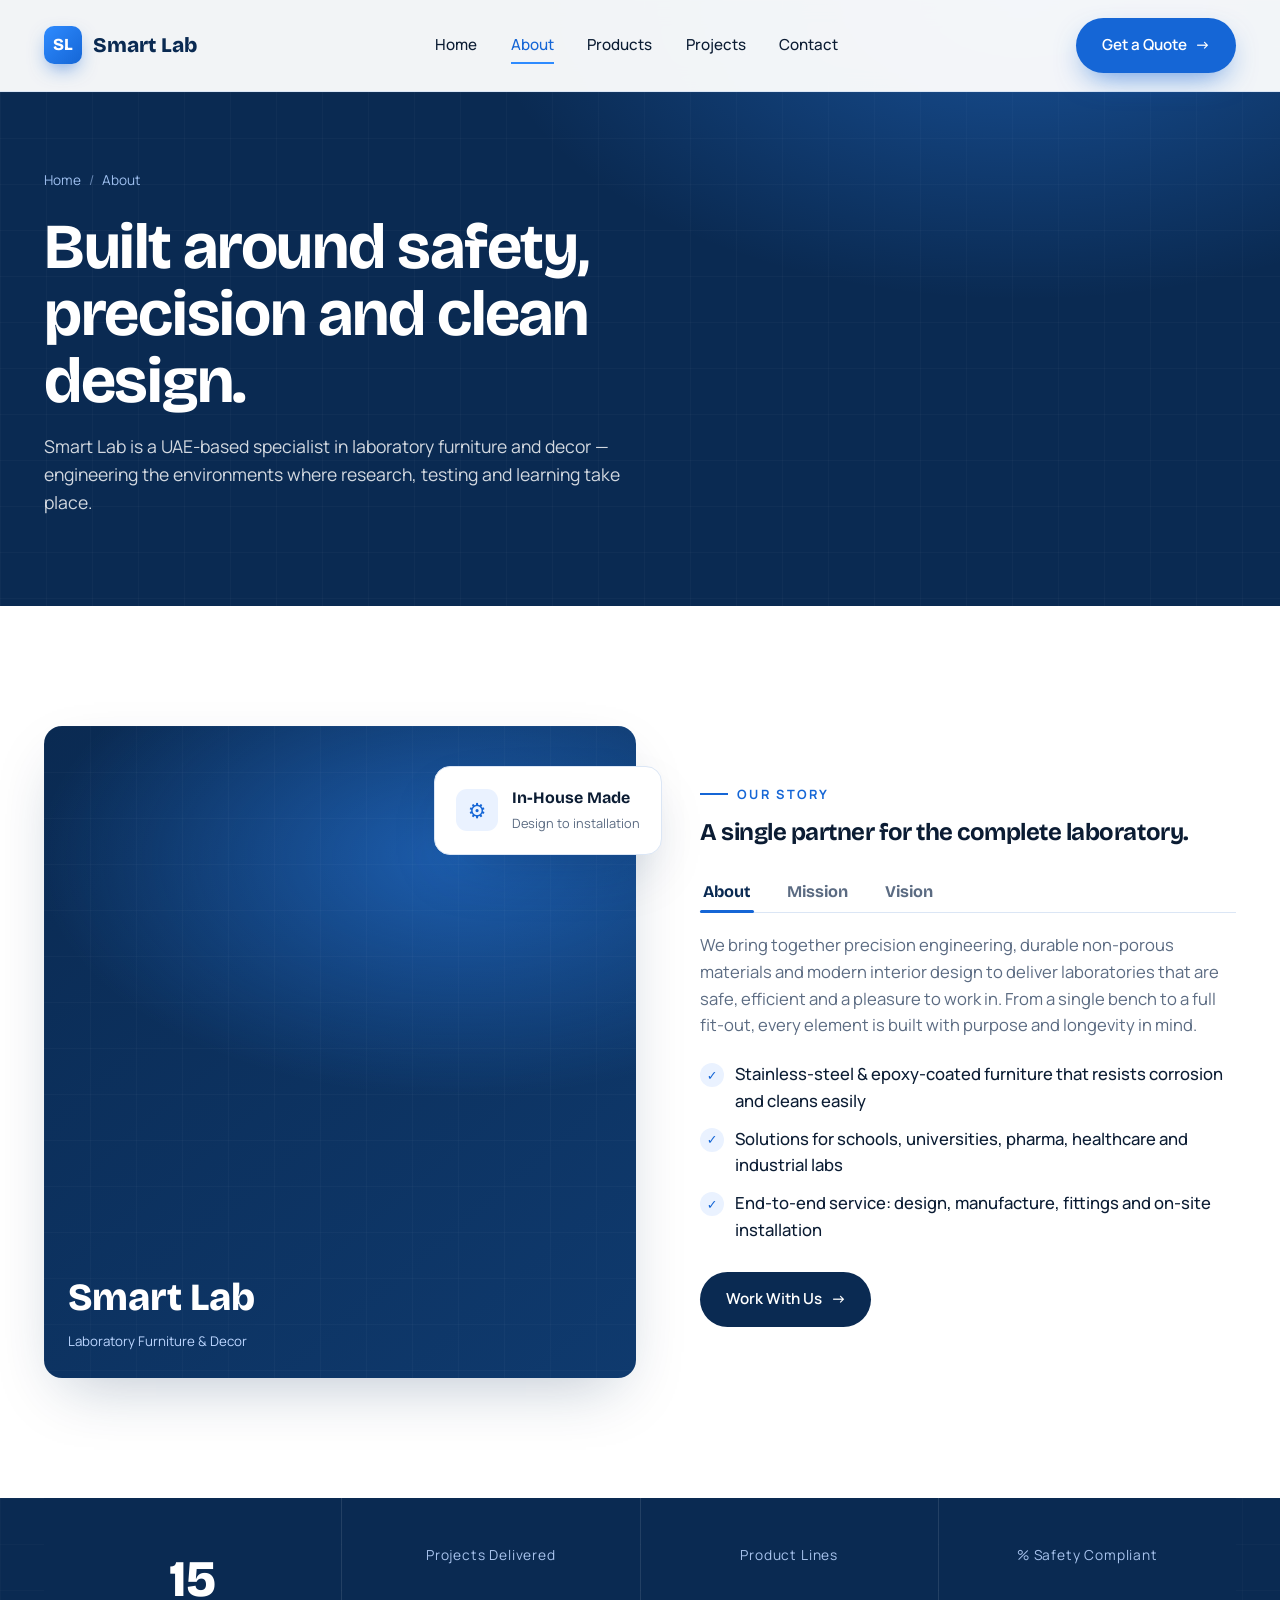
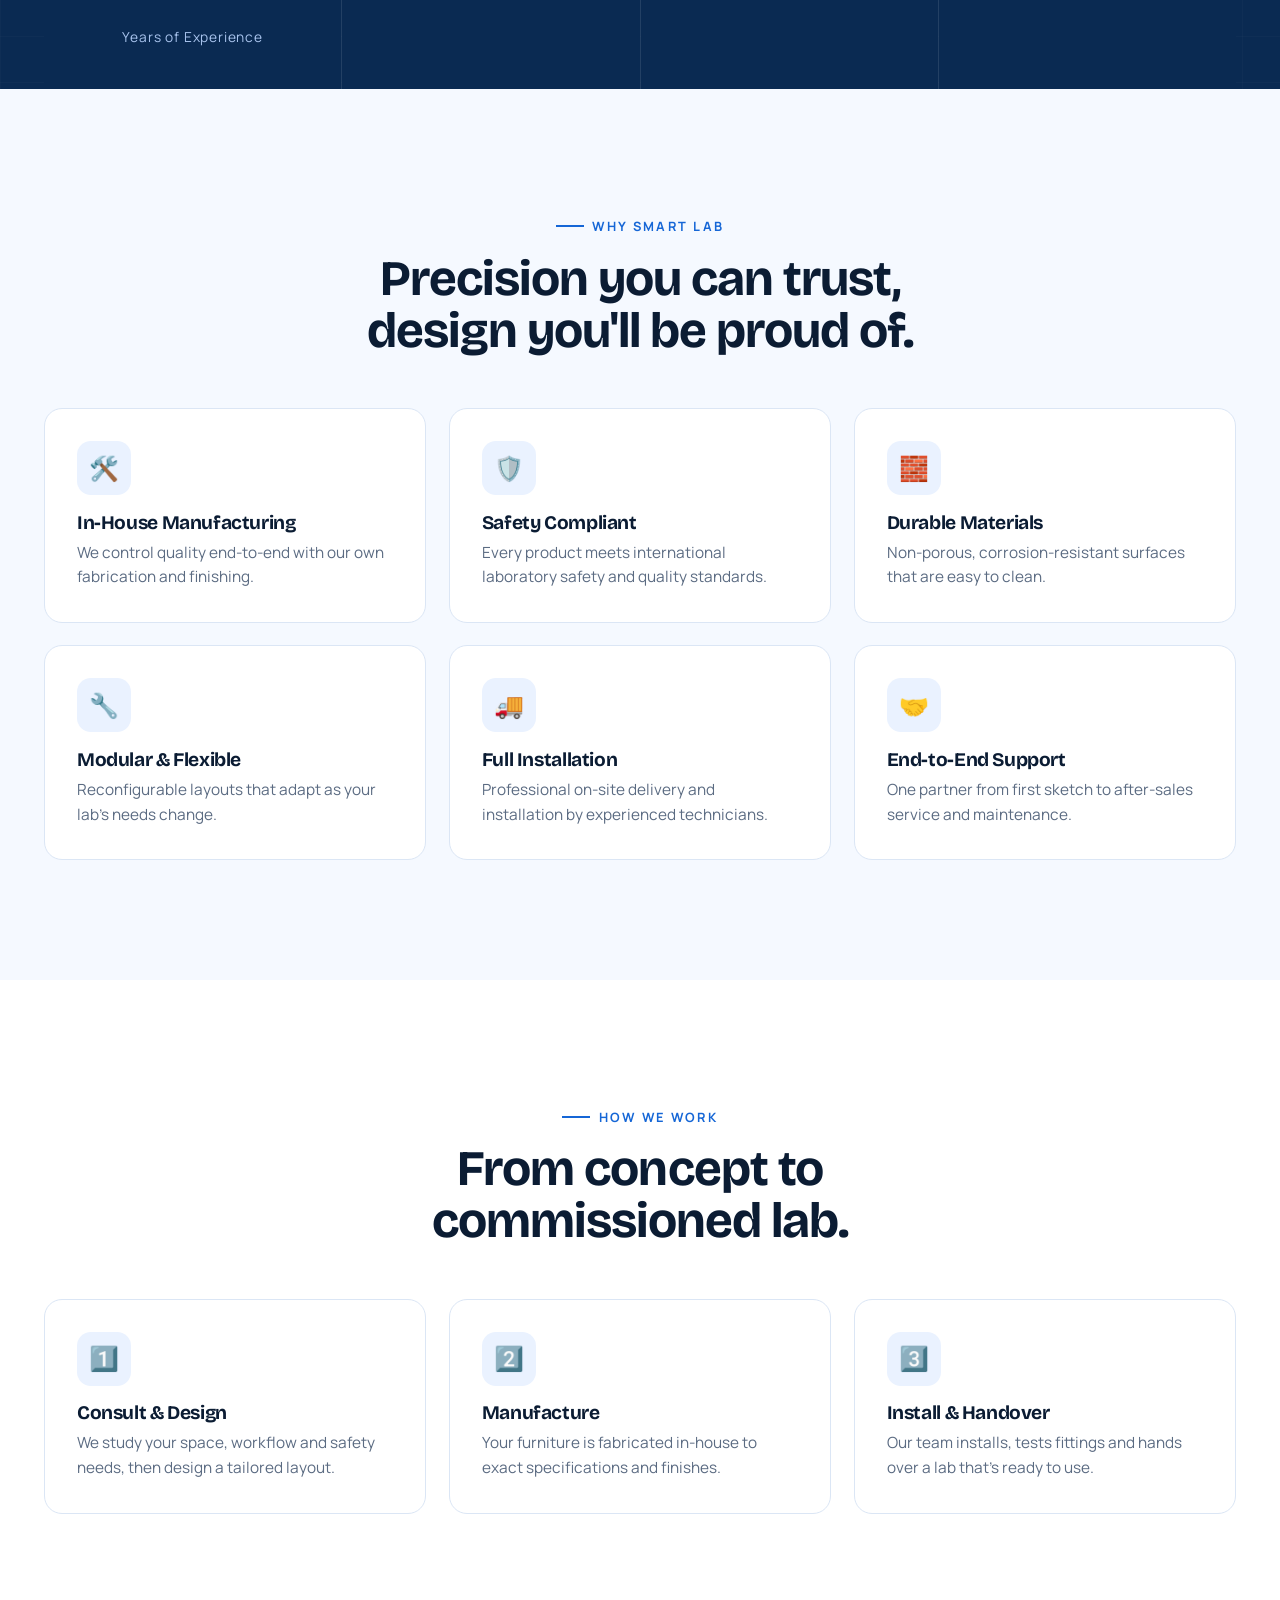
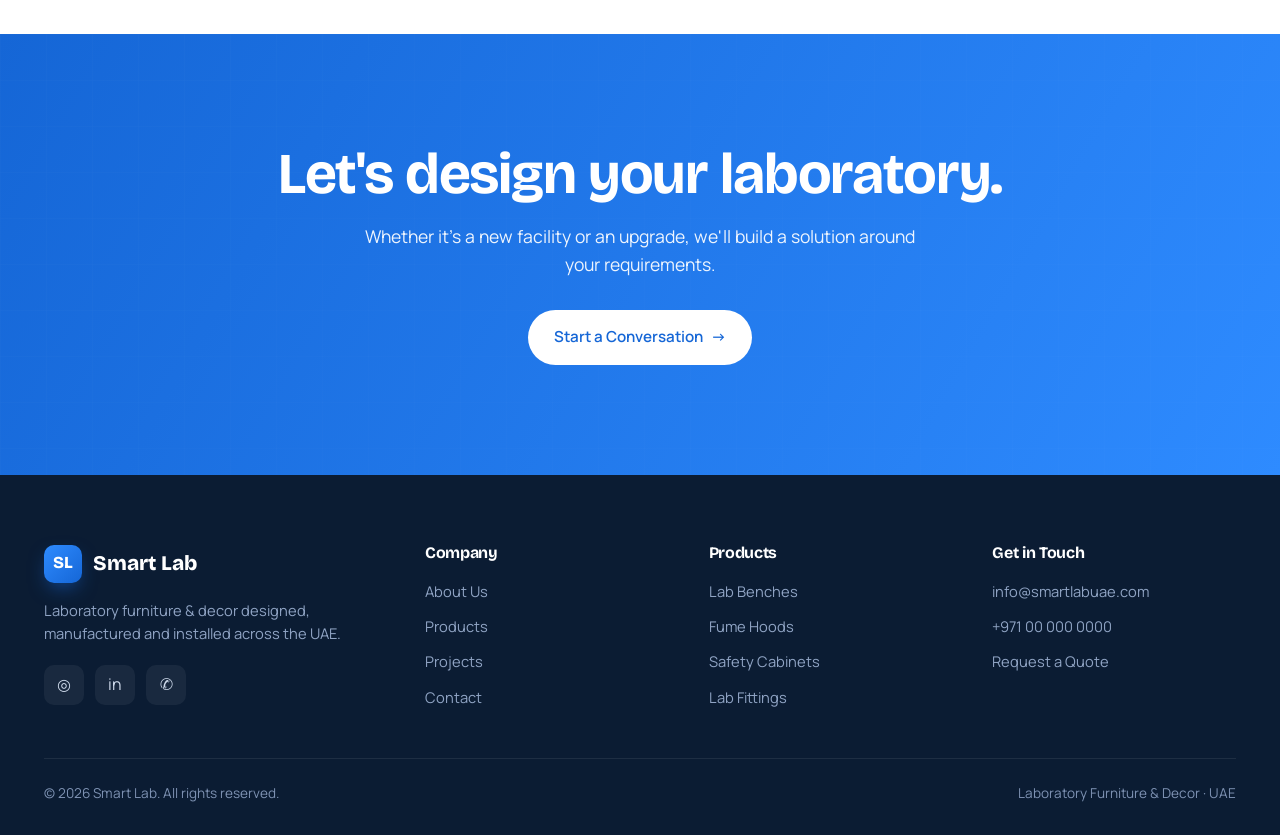
==== about.html @ 7d647d2b "Add files via upload" ====
<!DOCTYPE html>
<html lang="en">
<head>
<meta charset="UTF-8" />
<meta name="viewport" content="width=device-width, initial-scale=1.0" />
<title>About Us — Smart Lab | Laboratory Furniture & Decor</title>
<meta name="description" content="Learn about Smart Lab — our story, mission, vision and why UAE laboratories trust us for furniture, fume hoods and turnkey fit-outs." />
<meta name="theme-color" content="#0a2a52" />
<link rel="preconnect" href="https://fonts.googleapis.com"><link rel="preconnect" href="https://fonts.gstatic.com" crossorigin>
<link href="https://fonts.googleapis.com/css2?family=Bricolage+Grotesque:opsz,wght@12..96,400;12..96,600;12..96,700;12..96,800&family=Manrope:wght@400;500;600;700&display=swap" rel="stylesheet">
<link rel="stylesheet" href="styles.css">
</head>
<body>

<header id="header" class="solid">
  <div class="wrap nav">
    <a href="index.html" class="logo"><span class="mark">SL</span> Smart Lab</a>
    <nav class="nav-links" id="menu">
      <a href="index.html">Home</a><a href="about.html" class="active">About</a><a href="products.html">Products</a><a href="projects.html">Projects</a><a href="contact.html">Contact</a>
    </nav>
    <div class="nav-cta"><a href="contact.html" class="btn btn-primary">Get a Quote <span class="arrow">→</span></a>
      <button class="burger" id="burger" aria-label="Menu"><span></span><span></span><span></span></button></div>
  </div>
</header>

<section class="subhero"><div class="blueprint"></div><div class="glow"></div><div class="wrap">
  <div class="crumb"><a href="index.html">Home</a><span>/</span>About</div>
  <h1>Built around safety, precision and clean design.</h1>
  <p>Smart Lab is a UAE-based specialist in laboratory furniture and decor — engineering the environments where research, testing and learning take place.</p>
</div></section>

<!-- STORY -->
<section class="pad"><div class="wrap"><div class="about-grid">
  <div class="about-visual reveal">
    <div class="about-img"><div class="blueprint"></div><div class="badge"><span>Smart Lab</span><small>Laboratory Furniture & Decor</small></div></div>
    <div class="about-float"><div class="ic">⚙️</div><div><b>In-House Made</b><small>Design to installation</small></div></div>
  </div>
  <div class="reveal">
    <span class="tag">Our Story</span>
    <h2>A single partner for the complete laboratory.</h2>
    <div class="tabs" id="tabs"><button class="active" data-tab="t1">About</button><button data-tab="t2">Mission</button><button data-tab="t3">Vision</button></div>
    <div class="tab-panel active" id="t1"><p>We bring together precision engineering, durable non-porous materials and modern interior design to deliver laboratories that are safe, efficient and a pleasure to work in. From a single bench to a full fit-out, every element is built with purpose and longevity in mind.</p>
      <ul class="ticks"><li>Stainless-steel & epoxy-coated furniture that resists corrosion and cleans easily</li><li>Solutions for schools, universities, pharma, healthcare and industrial labs</li><li>End-to-end service: design, manufacture, fittings and on-site installation</li></ul></div>
    <div class="tab-panel" id="t2"><p>To deliver outstanding quality and innovative lab interiors that elevate how research and learning happen — pairing craftsmanship with modern fabrication, while upholding safety, sustainability and customer satisfaction at every step.</p></div>
    <div class="tab-panel" id="t3"><p>To be the region's most trusted laboratory furniture partner — known for engineering excellence, flexible modular design and dependable delivery that turns scientific spaces into places that inspire progress.</p></div>
    <a href="contact.html" class="btn btn-dark">Work With Us <span class="arrow">→</span></a>
  </div>
</div></div></section>

<!-- STATS -->
<section class="stats"><div class="blueprint"></div><div class="wrap"><div class="stats-grid">
  <div class="stat"><div class="num" data-count="15">0</div><div class="lbl">Years of Experience</div></div>
  <div class="stat"><div class="num" data-count="700"><span class="plus"></span></div><div class="lbl">Projects Delivered</div></div>
  <div class="stat"><div class="num" data-count="50"><span class="plus"></span></div><div class="lbl">Product Lines</div></div>
  <div class="stat"><div class="num" data-count="100"><span class="plus"></span></div><div class="lbl">% Safety Compliant</div></div>
</div></div></section>

<!-- WHY US -->
<section class="pad bg-sky"><div class="wrap">
  <div class="sec-head center reveal"><span class="tag">Why Smart Lab</span><h2>Precision you can trust, design you'll be proud of.</h2></div>
  <div class="why-grid">
    <div class="feat reveal"><div class="ic">🛠️</div><h3>In-House Manufacturing</h3><p>We control quality end-to-end with our own fabrication and finishing.</p></div>
    <div class="feat reveal"><div class="ic">🛡️</div><h3>Safety Compliant</h3><p>Every product meets international laboratory safety and quality standards.</p></div>
    <div class="feat reveal"><div class="ic">🧱</div><h3>Durable Materials</h3><p>Non-porous, corrosion-resistant surfaces that are easy to clean.</p></div>
    <div class="feat reveal"><div class="ic">🔧</div><h3>Modular & Flexible</h3><p>Reconfigurable layouts that adapt as your lab's needs change.</p></div>
    <div class="feat reveal"><div class="ic">🚚</div><h3>Full Installation</h3><p>Professional on-site delivery and installation by experienced technicians.</p></div>
    <div class="feat reveal"><div class="ic">🤝</div><h3>End-to-End Support</h3><p>One partner from first sketch to after-sales service and maintenance.</p></div>
  </div>
</div></section>

<!-- VALUES / PROCESS -->
<section class="pad"><div class="wrap">
  <div class="sec-head center reveal"><span class="tag">How We Work</span><h2>From concept to commissioned lab.</h2></div>
  <div class="why-grid">
    <div class="feat reveal"><div class="ic">1️⃣</div><h3>Consult & Design</h3><p>We study your space, workflow and safety needs, then design a tailored layout.</p></div>
    <div class="feat reveal"><div class="ic">2️⃣</div><h3>Manufacture</h3><p>Your furniture is fabricated in-house to exact specifications and finishes.</p></div>
    <div class="feat reveal"><div class="ic">3️⃣</div><h3>Install & Handover</h3><p>Our team installs, tests fittings and hands over a lab that's ready to use.</p></div>
  </div>
</div></section>

<!-- CTA -->
<section class="cta"><div class="blueprint"></div><div class="wrap">
  <h2>Let's design your laboratory.</h2>
  <p>Whether it's a new facility or an upgrade, we'll build a solution around your requirements.</p>
  <a href="contact.html" class="btn btn-white">Start a Conversation <span class="arrow">→</span></a>
</div></section>

<footer><div class="wrap">
  <div class="foot-grid">
    <div><a href="index.html" class="logo"><span class="mark">SL</span> Smart Lab</a><p>Laboratory furniture & decor designed, manufactured and installed across the UAE.</p>
      <div class="socials"><a href="#" aria-label="Instagram">◎</a><a href="#" aria-label="LinkedIn">in</a><a href="#" aria-label="WhatsApp">✆</a></div></div>
    <div><h4>Company</h4><ul><li><a href="about.html">About Us</a></li><li><a href="products.html">Products</a></li><li><a href="projects.html">Projects</a></li><li><a href="contact.html">Contact</a></li></ul></div>
    <div><h4>Products</h4><ul><li><a href="products.html">Lab Benches</a></li><li><a href="products.html">Fume Hoods</a></li><li><a href="products.html">Safety Cabinets</a></li><li><a href="products.html">Lab Fittings</a></li></ul></div>
    <div><h4>Get in Touch</h4><ul><li><a href="mailto:info@smartlabuae.com">info@smartlabuae.com</a></li><li><a href="tel:+971000000000">+971 00 000 0000</a></li><li><a href="contact.html">Request a Quote</a></li></ul></div>
  </div>
  <div class="foot-bottom"><span>© <span id="yr"></span> Smart Lab. All rights reserved.</span><span>Laboratory Furniture & Decor · UAE</span></div>
</div></footer>

<script src="script.js"></script>
</body>
</html>
---- styles.css ----
/* =============================================================
   SMART LAB — SHARED DESIGN SYSTEM (used by every page)
   Change the brand once here and it updates the whole site.
   ============================================================= */
:root{
  --navy:#0a2a52; --navy-2:#0f3a6e; --blue:#1566d6; --azure:#2e8bff;
  --sky:#eaf2ff; --sky-2:#f5f9ff; --ink:#0b1c33; --muted:#5b6b82;
  --line:#dbe6f5; --white:#ffffff;
  --display:"Bricolage Grotesque", system-ui, sans-serif;
  --body:"Manrope", system-ui, sans-serif;
  --maxw:1240px; --radius:18px;
  --shadow:0 24px 60px -20px rgba(10,42,82,.28);
  --shadow-sm:0 10px 30px -12px rgba(10,42,82,.22);
}
*{box-sizing:border-box;margin:0;padding:0}
html{scroll-behavior:smooth}
body{font-family:var(--body);color:var(--ink);background:#fff;line-height:1.6;overflow-x:hidden;-webkit-font-smoothing:antialiased}
h1,h2,h3,h4{font-family:var(--display);line-height:1.05;font-weight:700;letter-spacing:-.02em}
a{color:inherit;text-decoration:none}
img{max-width:100%;display:block}
.wrap{max-width:var(--maxw);margin:0 auto;padding:0 24px}
section{position:relative}
.blueprint{background-image:linear-gradient(rgba(255,255,255,.05) 1px,transparent 1px),linear-gradient(90deg,rgba(255,255,255,.05) 1px,transparent 1px);background-size:46px 46px}

/* BUTTONS */
.btn{display:inline-flex;align-items:center;gap:.55rem;font-family:var(--body);font-weight:600;font-size:.95rem;padding:.95rem 1.6rem;border-radius:999px;cursor:pointer;border:none;transition:transform .25s,box-shadow .25s,background .25s}
.btn-primary{background:var(--blue);color:#fff;box-shadow:0 12px 30px -10px rgba(21,102,214,.7)}
.btn-primary:hover{transform:translateY(-3px);background:var(--azure)}
.btn-ghost{background:transparent;color:#fff;border:1.5px solid rgba(255,255,255,.6)}
.btn-ghost:hover{background:#fff;color:var(--navy);transform:translateY(-3px)}
.btn-dark{background:var(--navy);color:#fff}
.btn-dark:hover{transform:translateY(-3px);background:var(--navy-2)}
.btn-white{background:#fff;color:var(--blue)}
.btn-white:hover{transform:translateY(-3px);background:var(--navy);color:#fff}
.arrow{transition:transform .25s}.btn:hover .arrow{transform:translateX(4px)}

/* NAV */
header{position:fixed;top:0;left:0;right:0;z-index:100;transition:background .35s,box-shadow .35s,padding .35s;padding:18px 0}
header.scrolled{background:rgba(255,255,255,.92);backdrop-filter:blur(12px);box-shadow:0 1px 0 var(--line);padding:12px 0}
/* solid nav for inner pages (no dark hero behind) */
header.solid{background:rgba(255,255,255,.95);backdrop-filter:blur(12px);box-shadow:0 1px 0 var(--line)}
.nav{display:flex;align-items:center;justify-content:space-between}
.logo{display:flex;align-items:center;gap:.7rem;font-family:var(--display);font-weight:800;font-size:1.3rem;color:#fff;transition:color .35s}
header.scrolled .logo,header.solid .logo{color:var(--navy)}
.logo .mark{width:38px;height:38px;border-radius:10px;flex:0 0 auto;background:linear-gradient(135deg,var(--azure),var(--blue));display:grid;place-items:center;color:#fff;font-size:1.05rem;font-weight:800;box-shadow:0 8px 20px -6px rgba(21,102,214,.7)}
.nav-links{display:flex;align-items:center;gap:2.1rem}
.nav-links a{color:rgba(255,255,255,.9);font-weight:500;font-size:.95rem;position:relative;transition:color .3s}
header.scrolled .nav-links a,header.solid .nav-links a{color:var(--ink)}
.nav-links a.active{color:var(--azure)}
header.scrolled .nav-links a.active,header.solid .nav-links a.active{color:var(--blue)}
.nav-links a::after{content:"";position:absolute;left:0;bottom:-6px;height:2px;width:0;background:var(--azure);transition:width .3s}
.nav-links a:hover::after,.nav-links a.active::after{width:100%}
.nav-cta{display:flex;align-items:center;gap:1rem}
.burger{display:none;flex-direction:column;gap:5px;background:none;border:none;cursor:pointer;padding:8px}
.burger span{width:26px;height:2px;background:#fff;transition:.3s;border-radius:2px}
header.scrolled .burger span,header.solid .burger span{background:var(--navy)}

/* HERO SLIDER (home) */
.hero{position:relative;height:100vh;min-height:640px;overflow:hidden;background:var(--navy)}
.slides{position:absolute;inset:0}
.slide{position:absolute;inset:0;opacity:0;transform:scale(1.08);transition:opacity 1.2s,transform 7s;display:flex;align-items:center}
.slide.active{opacity:1;transform:scale(1)}
.slide-1{background:radial-gradient(1200px 600px at 75% 20%,rgba(46,139,255,.45),transparent 60%),linear-gradient(120deg,#071e3c,#0a2a52 55%,#0f3a6e)}
.slide-2{background:radial-gradient(1000px 700px at 15% 80%,rgba(46,139,255,.4),transparent 60%),linear-gradient(120deg,#0a2a52,#08305e 60%,#06203f)}
.slide-3{background:radial-gradient(1100px 600px at 60% 10%,rgba(21,102,214,.5),transparent 55%),linear-gradient(130deg,#06203f,#0a2a52 50%,#103a6b)}
.slide-4{background:radial-gradient(900px 700px at 85% 75%,rgba(46,139,255,.45),transparent 55%),linear-gradient(115deg,#0a2a52,#0c3263 55%,#071e3c)}
.hero .blueprint{position:absolute;inset:0;opacity:.6}
.hero-vignette{position:absolute;inset:0;background:linear-gradient(90deg,rgba(5,18,38,.7),transparent 55%)}
.hero-content{position:relative;z-index:5;width:100%}
.eyebrow{display:inline-flex;align-items:center;gap:.6rem;color:#bcd6ff;font-weight:600;font-size:.82rem;letter-spacing:.22em;text-transform:uppercase;margin-bottom:1.4rem}
.eyebrow::before{content:"";width:34px;height:2px;background:var(--azure)}
.hero h1{color:#fff;font-size:clamp(2.6rem,6.4vw,5.4rem);font-weight:800;max-width:16ch}
.hero h1 .hl{color:var(--azure)}
.hero p.lede{color:rgba(255,255,255,.82);font-size:clamp(1.05rem,1.6vw,1.3rem);max-width:54ch;margin:1.6rem 0 2.4rem}
.hero-actions{display:flex;gap:1rem;flex-wrap:wrap}
.slide-text{opacity:0;transform:translateY(28px);transition:opacity .9s .3s,transform .9s .3s}
.slide.active .slide-text{opacity:1;transform:none}
.hero-dots{position:absolute;bottom:42px;left:50%;transform:translateX(-50%);z-index:8;display:flex;gap:.7rem}
.hero-dots button{width:38px;height:4px;border:none;border-radius:99px;background:rgba(255,255,255,.3);cursor:pointer;transition:.3s}
.hero-dots button.active{background:var(--azure);width:54px}
.hero-arrows{position:absolute;z-index:8;bottom:36px;right:28px;display:flex;gap:.6rem}
.hero-arrows button{width:50px;height:50px;border-radius:50%;border:1.5px solid rgba(255,255,255,.4);background:rgba(255,255,255,.06);color:#fff;cursor:pointer;font-size:1.1rem;display:grid;place-items:center;transition:.3s}
.hero-arrows button:hover{background:#fff;color:var(--navy)}
.scroll-cue{position:absolute;bottom:40px;left:24px;z-index:8;color:rgba(255,255,255,.7);font-size:.78rem;letter-spacing:.2em;text-transform:uppercase;writing-mode:vertical-rl;display:flex;align-items:center;gap:.8rem}
.scroll-cue::after{content:"";width:1px;height:46px;background:linear-gradient(rgba(255,255,255,.7),transparent);animation:cue 1.8s infinite}
@keyframes cue{0%{transform:scaleY(.2);transform-origin:top}50%{transform:scaleY(1)}100%{transform:scaleY(.2);transform-origin:bottom}}

/* SUB-PAGE HERO (inner pages) */
.subhero{position:relative;background:var(--navy);color:#fff;padding:170px 0 90px;overflow:hidden}
.subhero .blueprint{position:absolute;inset:0;opacity:.5}
.subhero .glow{position:absolute;inset:0;background:radial-gradient(900px 500px at 80% 0%,rgba(46,139,255,.4),transparent 60%)}
.subhero .wrap{position:relative;z-index:2}
.subhero h1{font-size:clamp(2.4rem,5.5vw,4rem);max-width:18ch}
.subhero p{color:rgba(255,255,255,.82);max-width:56ch;margin-top:1.1rem;font-size:1.1rem}
.crumb{display:flex;gap:.5rem;align-items:center;color:#9fc0f0;font-size:.85rem;margin-bottom:1.3rem}
.crumb a{color:#9fc0f0}.crumb a:hover{color:#fff}.crumb span{opacity:.6}

/* STATS */
.stats{background:var(--navy);color:#fff;position:relative}
.stats .blueprint{position:absolute;inset:0;opacity:.4}
.stats-grid{position:relative;display:grid;grid-template-columns:repeat(4,1fr);gap:1px;background:rgba(255,255,255,.1)}
.stat{background:var(--navy);padding:2.6rem 1.6rem;text-align:center}
.stat .num{font-family:var(--display);font-weight:800;font-size:clamp(2.2rem,4vw,3.2rem);color:#fff}
.stat .num .plus{color:var(--azure)}
.stat .lbl{color:#a9c4ee;font-size:.86rem;letter-spacing:.06em;margin-top:.3rem}

/* SECTION HEADERS */
.sec-head{max-width:640px;margin-bottom:3.2rem}
.sec-head.center{margin-left:auto;margin-right:auto;text-align:center}
.tag{display:inline-flex;align-items:center;gap:.55rem;color:var(--blue);font-weight:700;font-size:.8rem;letter-spacing:.18em;text-transform:uppercase;margin-bottom:1rem}
.tag::before{content:"";width:28px;height:2px;background:var(--blue)}
.sec-head.center .tag{justify-content:center}
.sec-head h2{font-size:clamp(2rem,4vw,3.1rem);color:var(--ink)}
.sec-head p{color:var(--muted);font-size:1.08rem;margin-top:1rem}

/* ABOUT / STORY */
.pad{padding:120px 0}
.bg-sky{background:var(--sky-2)}
.about-grid{display:grid;grid-template-columns:1.05fr .95fr;gap:4rem;align-items:center}
.about-visual{position:relative}
.about-img{border-radius:var(--radius);aspect-ratio:4/4.4;background:radial-gradient(700px 400px at 70% 20%,rgba(46,139,255,.5),transparent 60%),linear-gradient(140deg,#0a2a52,#0f3a6e);position:relative;overflow:hidden;box-shadow:var(--shadow)}
.about-img .blueprint{position:absolute;inset:0;opacity:.5}
.about-img .badge{position:absolute;left:24px;bottom:24px;z-index:2;color:#fff}
.about-img .badge span{display:block;font-family:var(--display);font-weight:800;font-size:2.4rem}
.about-img .badge small{color:#bcd6ff}
.about-float{position:absolute;right:-26px;top:40px;background:#fff;border-radius:16px;padding:1.1rem 1.3rem;box-shadow:var(--shadow);display:flex;gap:.9rem;align-items:center;border:1px solid var(--line)}
.about-float .ic{width:42px;height:42px;border-radius:11px;background:var(--sky);display:grid;place-items:center;color:var(--blue);font-size:1.3rem;flex:0 0 auto}
.about-float b{display:block;font-family:var(--display);font-size:1rem}
.about-float small{color:var(--muted);font-size:.8rem}
.tabs{display:flex;gap:.5rem;margin:1.6rem 0 1.2rem;border-bottom:1px solid var(--line)}
.tabs button{background:none;border:none;font-family:var(--display);font-weight:700;font-size:1.02rem;color:var(--muted);padding:.7rem .2rem;margin-right:1.4rem;cursor:pointer;position:relative;transition:color .3s}
.tabs button.active{color:var(--navy)}
.tabs button.active::after{content:"";position:absolute;left:0;right:0;bottom:-1px;height:3px;background:var(--blue);border-radius:3px}
.tab-panel{display:none;color:var(--muted);font-size:1.04rem}
.tab-panel.active{display:block;animation:fade .5s}
@keyframes fade{from{opacity:0;transform:translateY(8px)}to{opacity:1;transform:none}}
ul.ticks{list-style:none;margin:1.4rem 0 1.8rem;display:grid;gap:.7rem}
ul.ticks li{display:flex;gap:.7rem;align-items:flex-start;color:var(--ink);font-weight:500}
ul.ticks li::before{content:"✓";color:var(--blue);font-weight:800;background:var(--sky);width:24px;height:24px;border-radius:50%;display:grid;place-items:center;font-size:.8rem;flex:0 0 auto;margin-top:2px}

/* PRODUCT CARDS */
.prod-grid{display:grid;grid-template-columns:repeat(3,1fr);gap:1.4rem}
.card{position:relative;border-radius:var(--radius);overflow:hidden;border:1px solid var(--line);background:#fff;transition:transform .35s,box-shadow .35s,border-color .35s;min-height:300px;display:flex;flex-direction:column;justify-content:flex-end;padding:1.6rem}
.card .bg{position:absolute;inset:0;z-index:0}
.card .bg .blueprint{position:absolute;inset:0;opacity:.35}
.card:hover{transform:translateY(-8px);box-shadow:var(--shadow);border-color:transparent}
.card .ic{position:relative;z-index:2;width:52px;height:52px;border-radius:13px;background:rgba(255,255,255,.16);backdrop-filter:blur(6px);display:grid;place-items:center;font-size:1.5rem;color:#fff;margin-bottom:auto;border:1px solid rgba(255,255,255,.25)}
.card h3{position:relative;z-index:2;color:#fff;font-size:1.3rem;margin-top:1.2rem}
.card p{position:relative;z-index:2;color:rgba(255,255,255,.85);font-size:.92rem;margin-top:.4rem}
.card .more{position:relative;z-index:2;margin-top:1rem;color:#fff;font-weight:600;font-size:.88rem;display:inline-flex;gap:.4rem;align-items:center;opacity:.85}
.card .bg{background:linear-gradient(160deg,#0a2a52,#0f3a6e)}
.card:nth-child(2) .bg{background:linear-gradient(160deg,#0c3263,#1566d6)}
.card:nth-child(3) .bg{background:linear-gradient(160deg,#071e3c,#0a2a52)}
.card:nth-child(4) .bg{background:linear-gradient(160deg,#103a6b,#2e8bff)}
.card:nth-child(5) .bg{background:linear-gradient(160deg,#0a2a52,#0c3263)}
.card:nth-child(6) .bg{background:linear-gradient(160deg,#0f3a6e,#06203f)}

/* PRODUCT DETAIL ROWS (products page) */
.split{display:grid;grid-template-columns:1fr 1fr;gap:3.5rem;align-items:center;margin-bottom:5rem}
.split:last-child{margin-bottom:0}
.split .media{border-radius:var(--radius);aspect-ratio:5/3.6;position:relative;overflow:hidden;box-shadow:var(--shadow-sm);background:linear-gradient(150deg,#0a2a52,#0f3a6e)}
.split:nth-child(even) .media{background:linear-gradient(150deg,#0c3263,#2e8bff)}
.split .media .blueprint{position:absolute;inset:0;opacity:.45}
.split:nth-child(even) .copy{order:-1}
.split .copy .num-tag{font-family:var(--display);font-weight:800;font-size:1rem;color:var(--blue);letter-spacing:.1em}
.split .copy h3{font-size:1.7rem;margin:.4rem 0 .8rem}
.split .copy p{color:var(--muted)}

/* WHY / FEATURES */
.why-grid{display:grid;grid-template-columns:repeat(3,1fr);gap:1.4rem}
.feat{background:#fff;border:1px solid var(--line);border-radius:var(--radius);padding:2rem;transition:transform .3s,box-shadow .3s}
.feat:hover{transform:translateY(-6px);box-shadow:var(--shadow-sm)}
.feat .ic{width:54px;height:54px;border-radius:14px;background:var(--sky);color:var(--blue);display:grid;place-items:center;font-size:1.5rem;margin-bottom:1.1rem}
.feat h3{font-size:1.2rem;margin-bottom:.5rem}
.feat p{color:var(--muted);font-size:.96rem}

/* GALLERY */
.gallery{padding:120px 0;background:var(--navy);color:#fff;overflow:hidden}
.gallery .blueprint{position:absolute;inset:0;opacity:.3}
.gallery .sec-head h2{color:#fff}.gallery .sec-head p{color:#a9c4ee}
.gallery .tag{color:var(--azure)}.gallery .tag::before{background:var(--azure)}
.g-grid{position:relative;display:grid;grid-template-columns:repeat(4,1fr);grid-auto-rows:180px;gap:14px}
.g-item{border-radius:14px;overflow:hidden;position:relative;background:linear-gradient(150deg,#0f3a6e,#06203f);border:1px solid rgba(255,255,255,.08);transition:transform .4s}
.g-item .blueprint{position:absolute;inset:0;opacity:.4}
.g-item:hover{transform:scale(.98)}
.g-item .cap{position:absolute;left:16px;bottom:14px;z-index:2;font-family:var(--display);font-weight:700;font-size:1.05rem}
.g-item .cap small{display:block;font-family:var(--body);font-weight:500;color:#a9c4ee;font-size:.8rem}
.g-item.big{grid-column:span 2;grid-row:span 2}
.g-item.tall{grid-row:span 2}
.g-item.wide{grid-column:span 2}

/* CTA */
.cta{padding:110px 0;background:linear-gradient(120deg,var(--blue),var(--azure));position:relative;overflow:hidden;text-align:center;color:#fff}
.cta .blueprint{position:absolute;inset:0;opacity:.25}
.cta h2{font-size:clamp(2.2rem,5vw,3.6rem);position:relative}
.cta p{position:relative;max-width:50ch;margin:1.1rem auto 2rem;color:rgba(255,255,255,.92);font-size:1.1rem}

/* CONTACT */
.contact-grid{display:grid;grid-template-columns:1fr 1.1fr;gap:4rem;align-items:start}
.info-card{display:flex;gap:1rem;align-items:flex-start;padding:1.3rem 0;border-bottom:1px solid var(--line)}
.info-card .ic{width:48px;height:48px;border-radius:12px;background:var(--sky);color:var(--blue);display:grid;place-items:center;font-size:1.3rem;flex:0 0 auto}
.info-card b{font-family:var(--display);font-size:1.02rem}
.info-card p{color:var(--muted);font-size:.95rem}
.info-card a{color:var(--blue);font-weight:600}
form{background:var(--sky-2);border:1px solid var(--line);border-radius:var(--radius);padding:2.2rem}
.field{margin-bottom:1.1rem}
.field label{display:block;font-weight:600;font-size:.85rem;margin-bottom:.45rem;color:var(--ink)}
.field input,.field textarea,.field select{width:100%;padding:.9rem 1rem;border:1px solid var(--line);border-radius:12px;font-family:var(--body);font-size:.95rem;background:#fff;transition:border .25s,box-shadow .25s}
.field input:focus,.field textarea:focus,.field select:focus{outline:none;border-color:var(--azure);box-shadow:0 0 0 4px rgba(46,139,255,.14)}
.row2{display:grid;grid-template-columns:1fr 1fr;gap:1.1rem}
.map{margin-top:3rem;border-radius:var(--radius);overflow:hidden;border:1px solid var(--line);height:380px;position:relative;background:linear-gradient(150deg,#0a2a52,#0f3a6e)}
.map .blueprint{position:absolute;inset:0;opacity:.5}
.map .pin{position:absolute;inset:0;display:grid;place-items:center;color:#fff;font-family:var(--display);font-weight:700;text-align:center}
.map iframe{width:100%;height:100%;border:0;display:block}

/* FOOTER */
footer{background:var(--ink);color:#cdd9ea;padding:70px 0 30px}
.foot-grid{display:grid;grid-template-columns:1.4fr 1fr 1fr 1fr;gap:2.5rem;margin-bottom:3rem}
footer .logo{color:#fff;margin-bottom:1rem}
footer p{color:#90a4c4;font-size:.92rem;max-width:34ch}
footer h4{color:#fff;font-size:1rem;margin-bottom:1.1rem}
footer ul{list-style:none;display:grid;gap:.6rem}
footer ul a{color:#90a4c4;font-size:.92rem;transition:color .25s}
footer ul a:hover{color:var(--azure)}
.socials{display:flex;gap:.7rem;margin-top:1.2rem}
.socials a{width:40px;height:40px;border-radius:10px;background:rgba(255,255,255,.06);display:grid;place-items:center;color:#cdd9ea;transition:.25s}
.socials a:hover{background:var(--blue);color:#fff;transform:translateY(-3px)}
.foot-bottom{border-top:1px solid rgba(255,255,255,.08);padding-top:24px;display:flex;justify-content:space-between;flex-wrap:wrap;gap:1rem;color:#7e92b3;font-size:.85rem}

/* REVEAL */
.reveal{opacity:0;transform:translateY(34px);transition:opacity .8s cubic-bezier(.16,1,.3,1),transform .8s cubic-bezier(.16,1,.3,1)}
.reveal.in{opacity:1;transform:none}

/* RESPONSIVE */
@media(max-width:980px){
  .about-grid,.contact-grid,.split{grid-template-columns:1fr;gap:2.6rem}
  .split:nth-child(even) .copy{order:0}
  .prod-grid,.why-grid{grid-template-columns:repeat(2,1fr)}
  .stats-grid{grid-template-columns:repeat(2,1fr)}
  .g-grid{grid-template-columns:repeat(2,1fr)}
  .about-float{right:16px}
}
@media(max-width:680px){
  .nav-links{position:fixed;top:0;right:-100%;height:100vh;width:78%;max-width:330px;background:var(--navy);flex-direction:column;align-items:flex-start;justify-content:center;padding:3rem 2rem;gap:1.6rem;transition:right .4s;box-shadow:-20px 0 60px rgba(0,0,0,.4)}
  .nav-links.open{right:0}
  .nav-links a,header.scrolled .nav-links a,header.solid .nav-links a{color:#fff;font-size:1.2rem}
  .burger{display:flex;z-index:101}
  .nav-cta .btn{display:none}
  .prod-grid,.why-grid,.stats-grid{grid-template-columns:1fr}
  .g-grid{grid-template-columns:1fr;grid-auto-rows:160px}
  .g-item.big,.g-item.tall,.g-item.wide{grid-column:auto;grid-row:auto}
  .row2{grid-template-columns:1fr}
  .foot-grid{grid-template-columns:1fr 1fr}
  .hero-arrows,.scroll-cue{display:none}
  .subhero{padding:140px 0 70px}
}
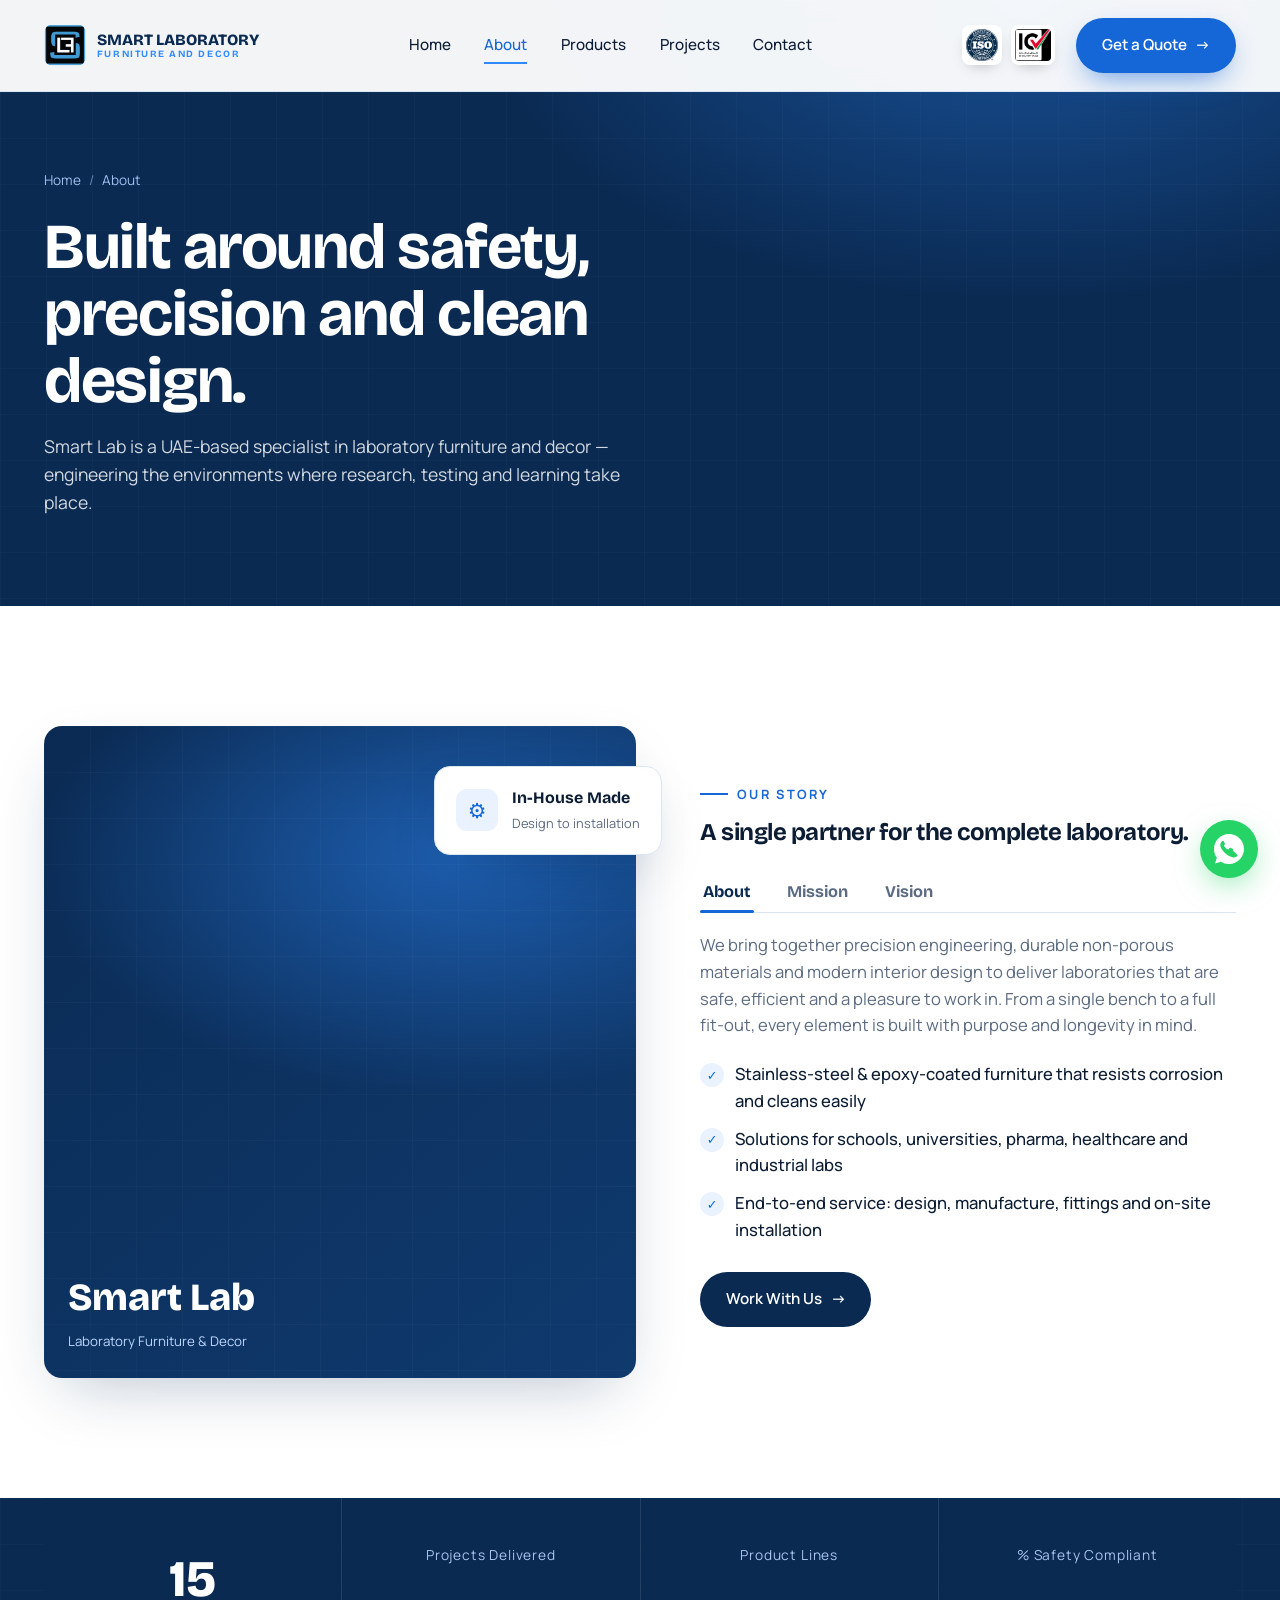
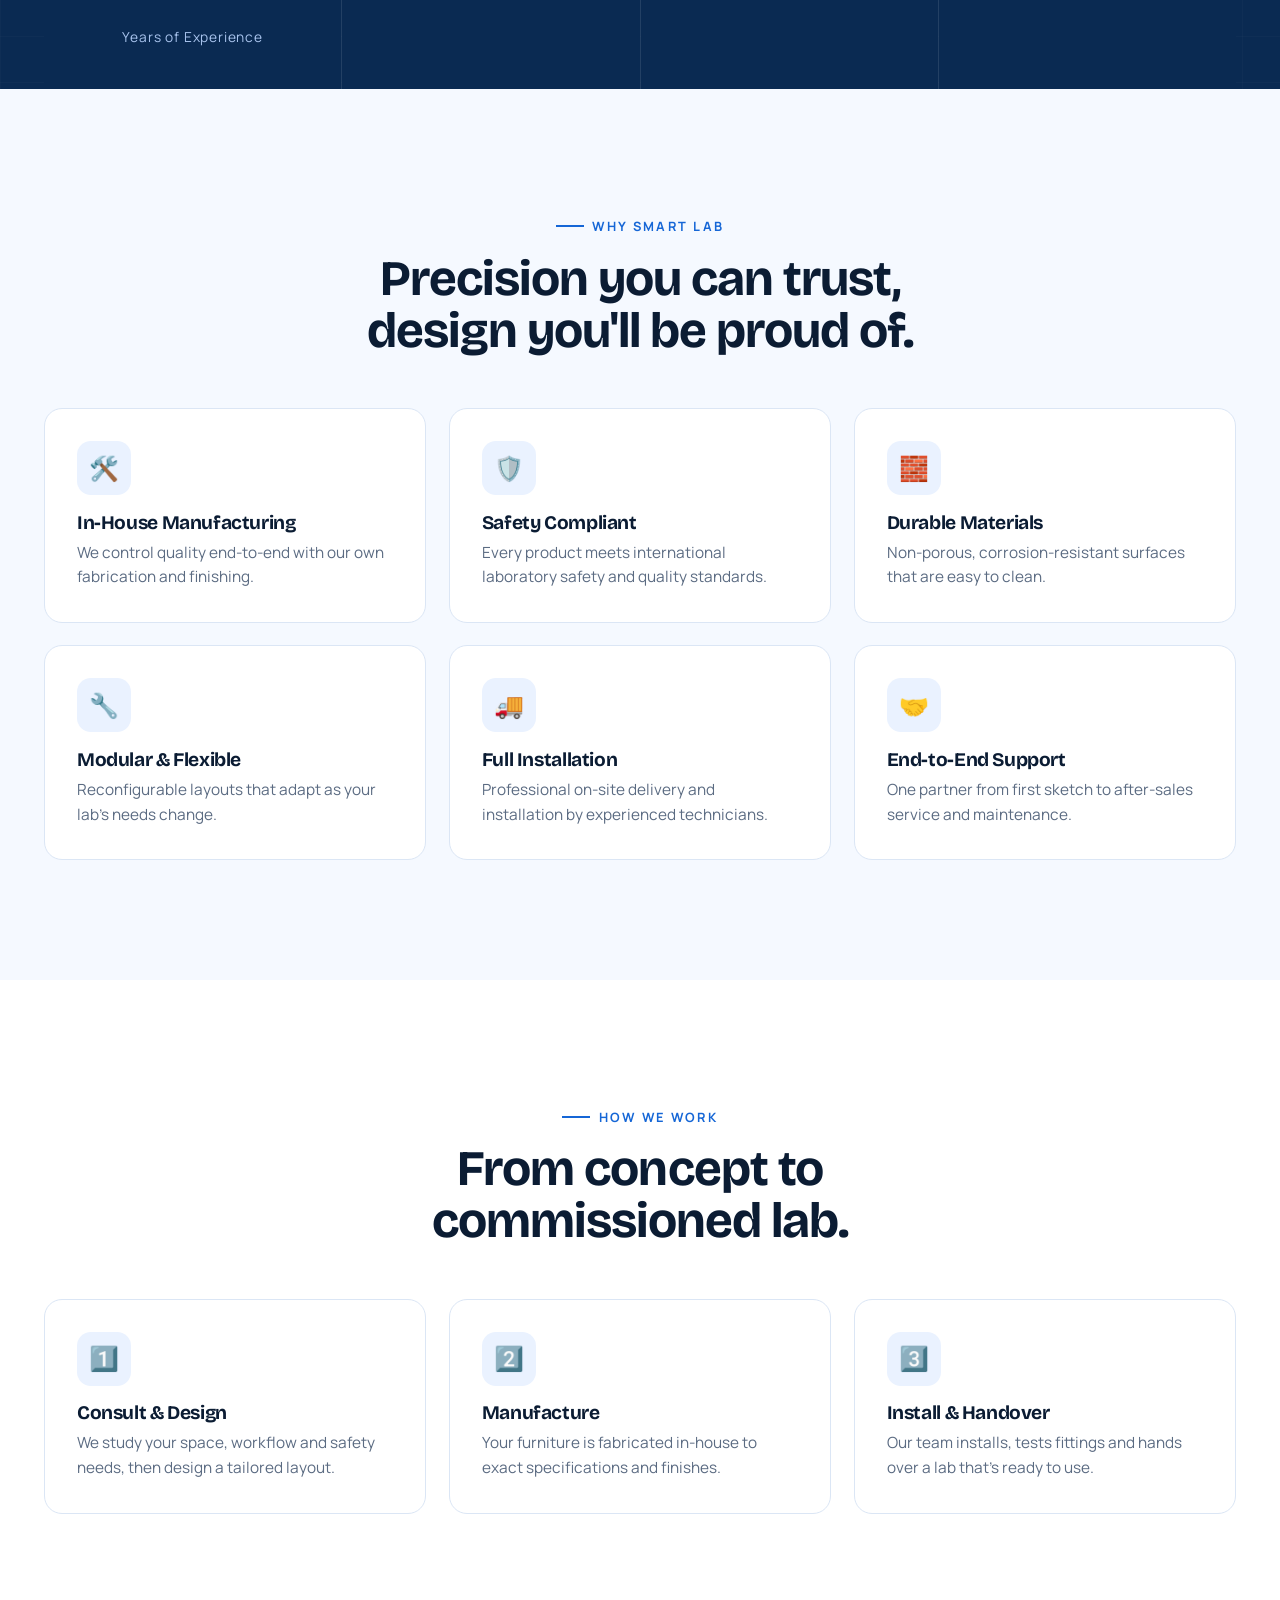
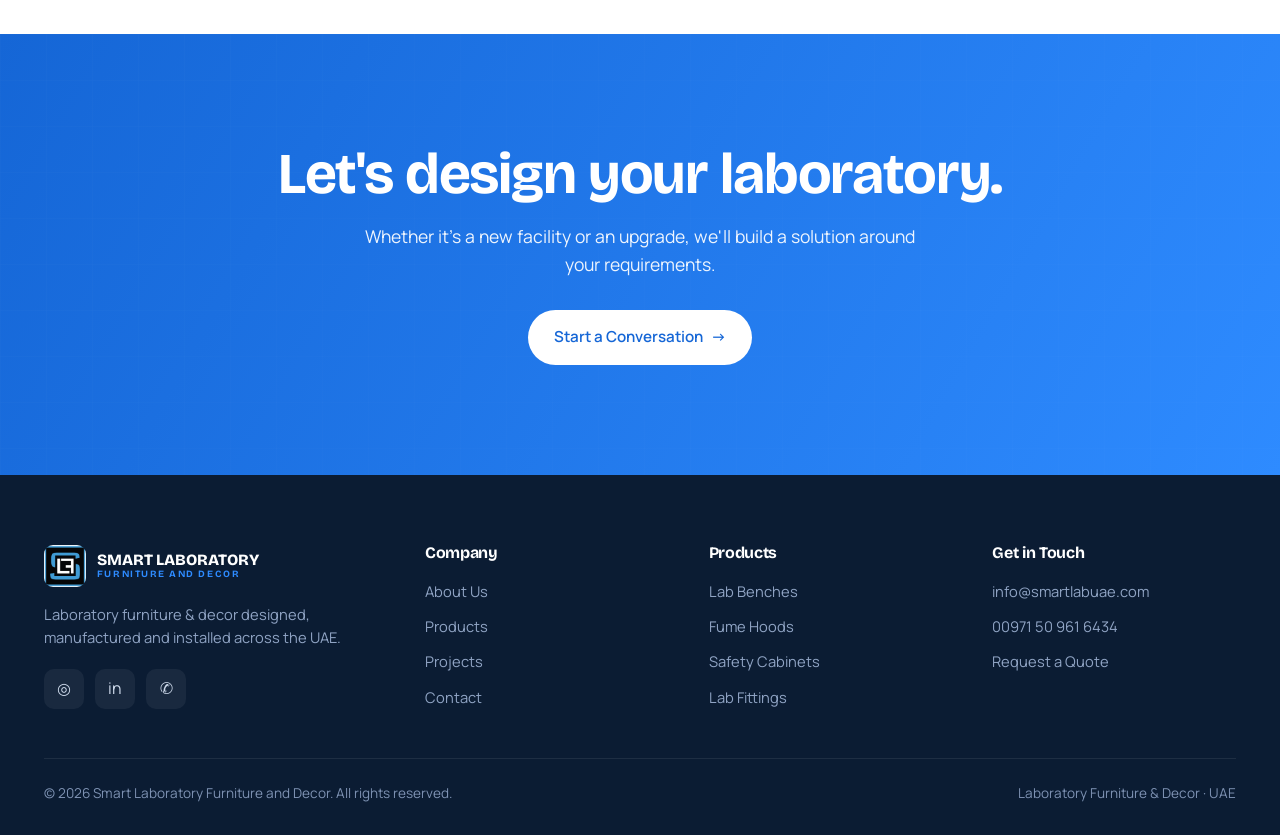
==== commit 9c49b08a: "Add files via upload" ====
--- a/about.html
+++ b/about.html
@@ -8,17 +8,18 @@
 <meta name="theme-color" content="#0a2a52" />
 <link rel="preconnect" href="https://fonts.googleapis.com"><link rel="preconnect" href="https://fonts.gstatic.com" crossorigin>
 <link href="https://fonts.googleapis.com/css2?family=Bricolage+Grotesque:opsz,wght@12..96,400;12..96,600;12..96,700;12..96,800&family=Manrope:wght@400;500;600;700&display=swap" rel="stylesheet">
+<link rel="icon" type="image/jpeg" href="logo.jpg">
 <link rel="stylesheet" href="styles.css">
 </head>
 <body>
 
 <header id="header" class="solid">
   <div class="wrap nav">
-    <a href="index.html" class="logo"><span class="mark">SL</span> Smart Lab</a>
+    <a href="index.html" class="logo"><img src="logo.jpg" alt="Smart Laboratory Furniture and Decor" class="logo-img"><span class="brand"><b>SMART LABORATORY</b><i>FURNITURE AND DECOR</i></span></a>
     <nav class="nav-links" id="menu">
       <a href="index.html">Home</a><a href="about.html" class="active">About</a><a href="products.html">Products</a><a href="projects.html">Projects</a><a href="contact.html">Contact</a>
     </nav>
-    <div class="nav-cta"><a href="contact.html" class="btn btn-primary">Get a Quote <span class="arrow">→</span></a>
+    <div class="nav-cta"><span class="certs"><img src="iso.jpg" alt="ISO Certified" class="cert"><img src="icv.png" alt="ICV Certified - In-Country Value" class="cert"></span><a href="contact.html" class="btn btn-primary">Get a Quote <span class="arrow">→</span></a>
       <button class="burger" id="burger" aria-label="Menu"><span></span><span></span><span></span></button></div>
   </div>
 </header>
@@ -87,15 +88,16 @@
 
 <footer><div class="wrap">
   <div class="foot-grid">
-    <div><a href="index.html" class="logo"><span class="mark">SL</span> Smart Lab</a><p>Laboratory furniture & decor designed, manufactured and installed across the UAE.</p>
+    <div><a href="index.html" class="logo"><img src="logo.jpg" alt="Smart Laboratory Furniture and Decor" class="logo-img"><span class="brand"><b>SMART LABORATORY</b><i>FURNITURE AND DECOR</i></span></a><p>Laboratory furniture & decor designed, manufactured and installed across the UAE.</p>
       <div class="socials"><a href="#" aria-label="Instagram">◎</a><a href="#" aria-label="LinkedIn">in</a><a href="#" aria-label="WhatsApp">✆</a></div></div>
     <div><h4>Company</h4><ul><li><a href="about.html">About Us</a></li><li><a href="products.html">Products</a></li><li><a href="projects.html">Projects</a></li><li><a href="contact.html">Contact</a></li></ul></div>
     <div><h4>Products</h4><ul><li><a href="products.html">Lab Benches</a></li><li><a href="products.html">Fume Hoods</a></li><li><a href="products.html">Safety Cabinets</a></li><li><a href="products.html">Lab Fittings</a></li></ul></div>
-    <div><h4>Get in Touch</h4><ul><li><a href="mailto:info@smartlabuae.com">info@smartlabuae.com</a></li><li><a href="tel:+971000000000">+971 00 000 0000</a></li><li><a href="contact.html">Request a Quote</a></li></ul></div>
+    <div><h4>Get in Touch</h4><ul><li><a href="mailto:info@smartlabuae.com">info@smartlabuae.com</a></li><li><a href="tel:00971509616434">00971 50 961 6434</a></li><li><a href="contact.html">Request a Quote</a></li></ul></div>
   </div>
-  <div class="foot-bottom"><span>© <span id="yr"></span> Smart Lab. All rights reserved.</span><span>Laboratory Furniture & Decor · UAE</span></div>
+  <div class="foot-bottom"><span>© <span id="yr"></span> Smart Laboratory Furniture and Decor. All rights reserved.</span><span>Laboratory Furniture & Decor · UAE</span></div>
 </div></footer>
 
 <script src="script.js"></script>
+<a href="https://wa.me/971509616434" class="wa-float" target="_blank" rel="noopener" aria-label="Chat on WhatsApp"><svg viewBox="0 0 32 32" width="30" height="30" fill="#fff" aria-hidden="true"><path d="M16.004 0h-.008C7.174 0 .001 7.176.001 16.004c0 3.5 1.128 6.74 3.046 9.37L1.05 31.49l6.29-2.013a15.9 15.9 0 0 0 8.664 2.527h.008C24.83 32 32 24.824 32 15.996 32 7.168 24.83 0 16.004 0zm9.32 22.598c-.387 1.092-1.922 1.998-3.146 2.262-.836.178-1.928.32-5.604-1.204-4.703-1.95-7.73-6.73-7.965-7.04-.226-.31-1.9-2.53-1.9-4.826 0-2.296 1.204-3.424 1.63-3.89.387-.42.85-.51 1.13-.51.137 0 .274.001.395.007.34.014.51.034.734.566.278.66.95 2.282 1.03 2.448.082.166.137.36.027.566-.103.21-.196.31-.36.49-.165.18-.314.318-.48.51-.15.165-.32.345-.137.66.183.31.81 1.336 1.74 2.164 1.198 1.07 2.203 1.4 2.55 1.546.262.11.566.083.776-.137.262-.276.586-.736.916-1.19.234-.324.53-.365.83-.255.31.11 1.957.923 2.293 1.09.336.166.56.247.642.386.082.137.082.81-.196 1.59z"/></svg></a>
 </body>
 </html>
--- a/styles.css
+++ b/styles.css
@@ -43,6 +43,16 @@
 .logo{display:flex;align-items:center;gap:.7rem;font-family:var(--display);font-weight:800;font-size:1.3rem;color:#fff;transition:color .35s}
 header.scrolled .logo,header.solid .logo{color:var(--navy)}
 .logo .mark{width:38px;height:38px;border-radius:10px;flex:0 0 auto;background:linear-gradient(135deg,var(--azure),var(--blue));display:grid;place-items:center;color:#fff;font-size:1.05rem;font-weight:800;box-shadow:0 8px 20px -6px rgba(21,102,214,.7)}
+.logo-img{height:42px;width:auto;border-radius:9px;display:block;flex:0 0 auto}
+.brand{display:flex;flex-direction:column;line-height:1.06;font-family:var(--display)}
+.brand b{font-weight:800;font-size:.98rem;white-space:nowrap;color:currentColor}
+.brand i{font-style:normal;font-weight:700;font-size:.6rem;letter-spacing:.16em;color:var(--azure);text-transform:uppercase;white-space:nowrap}
+.certs{display:flex;align-items:center;gap:.55rem;margin-right:.3rem}
+.cert{height:40px;width:auto;border-radius:8px;background:#fff;padding:4px;box-shadow:0 6px 16px -8px rgba(0,0,0,.35)}
+.wa-float{position:fixed;right:22px;bottom:22px;z-index:200;width:58px;height:58px;border-radius:50%;background:#25D366;display:grid;place-items:center;box-shadow:0 10px 30px -6px rgba(37,211,102,.55);transition:transform .25s}
+.wa-float:hover{transform:scale(1.08)}
+.wa-float::after{content:"";position:absolute;inset:-5px;border-radius:50%;border:2px solid #25D366;opacity:0;pointer-events:none;animation:wapulse 2.2s infinite}
+@keyframes wapulse{0%{transform:scale(.92);opacity:.7}100%{transform:scale(1.5);opacity:0}}
 .nav-links{display:flex;align-items:center;gap:2.1rem}
 .nav-links a{color:rgba(255,255,255,.9);font-weight:500;font-size:.95rem;position:relative;transition:color .3s}
 header.scrolled .nav-links a,header.solid .nav-links a{color:var(--ink)}
@@ -239,6 +249,7 @@
   .stats-grid{grid-template-columns:repeat(2,1fr)}
   .g-grid{grid-template-columns:repeat(2,1fr)}
   .about-float{right:16px}
+  .certs{display:none}
 }
 @media(max-width:680px){
   .nav-links{position:fixed;top:0;right:-100%;height:100vh;width:78%;max-width:330px;background:var(--navy);flex-direction:column;align-items:flex-start;justify-content:center;padding:3rem 2rem;gap:1.6rem;transition:right .4s;box-shadow:-20px 0 60px rgba(0,0,0,.4)}
